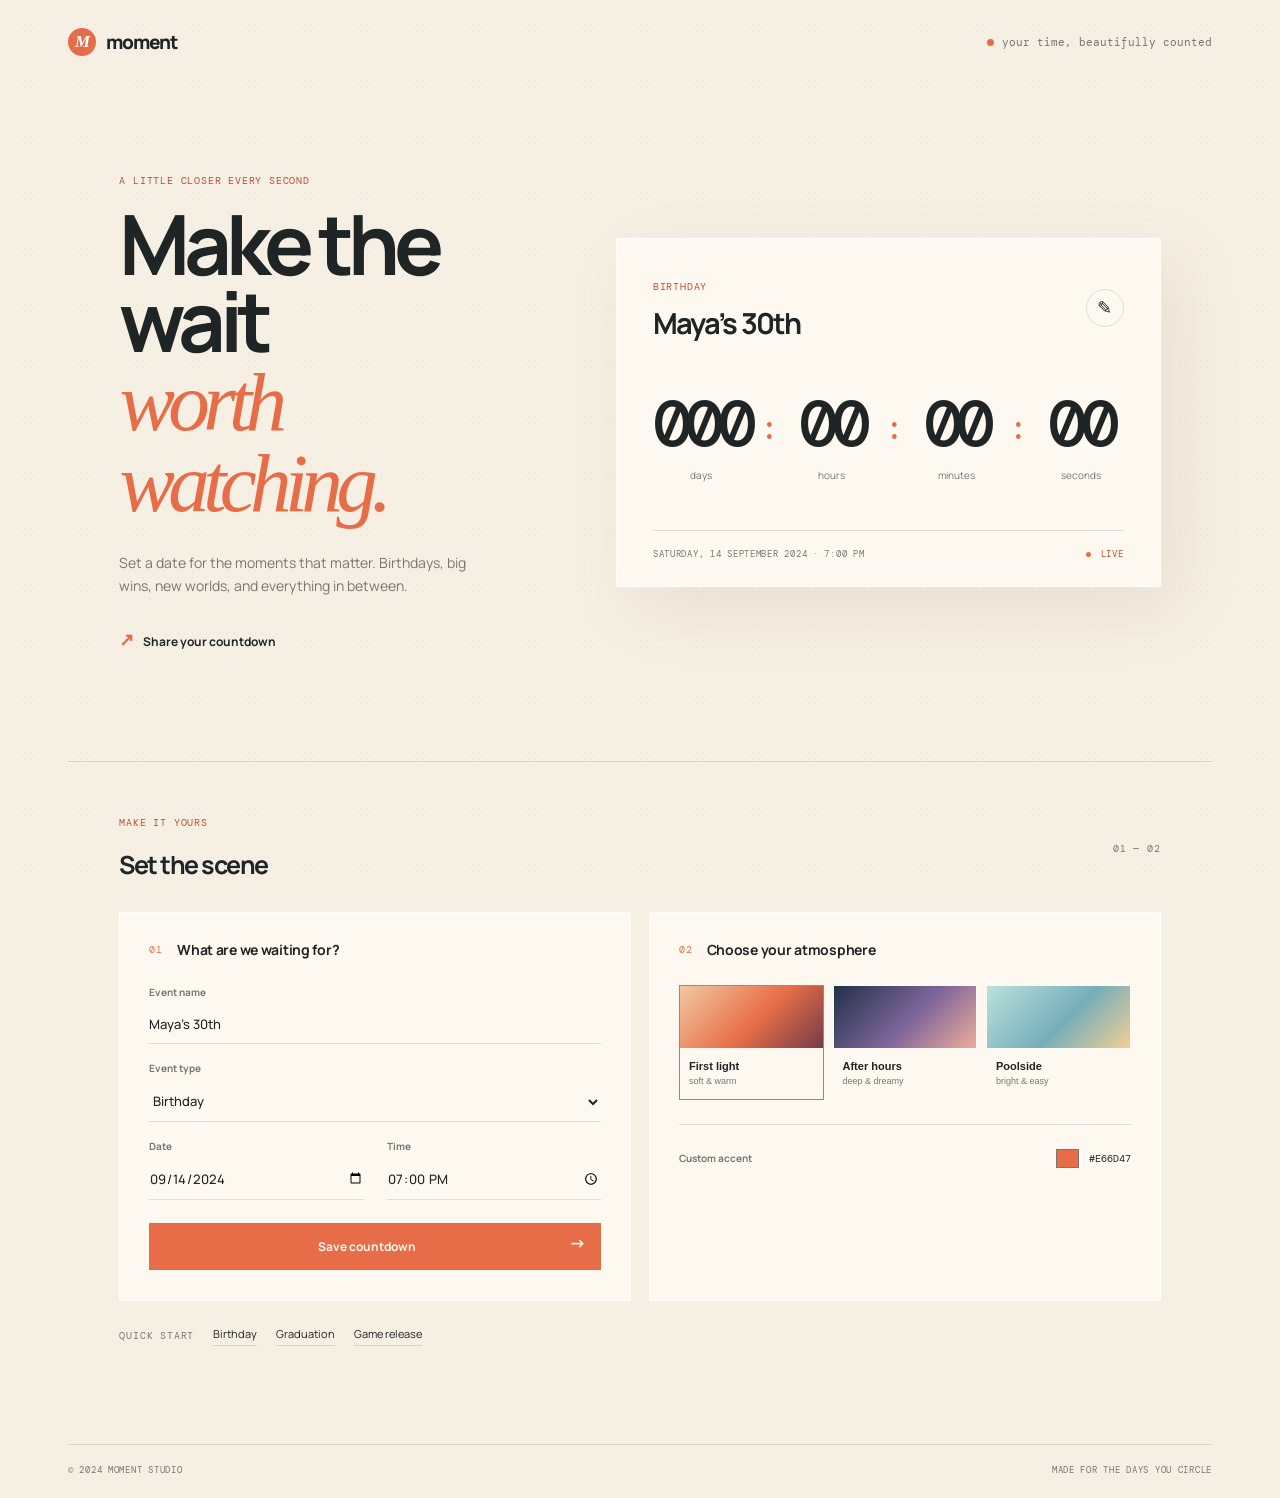
==== web2/index.html @ 1b8bd8cf "update my web 2" ====
<!DOCTYPE html>
<html lang="en">
<head>
	<meta charset="UTF-8">
	<meta name="viewport" content="width=device-width, initial-scale=1.0">
	<meta name="theme-color" content="#f6efe4">
	<title>Moment | Countdown timer</title>
	<link rel="preconnect" href="https://fonts.googleapis.com">
	<link rel="preconnect" href="https://fonts.gstatic.com" crossorigin>
	<link href="https://fonts.googleapis.com/css2?family=DM+Mono:wght@400;500&family=Manrope:wght@400;500;600;700;800&display=swap" rel="stylesheet">
	<link rel="stylesheet" href="style.css">
</head>
<body>
	<main class="app-shell">
		<header class="topbar">
			<a class="brand" href="#" aria-label="Moment home"><span class="brand-mark">M</span><span>moment</span></a>
			<div class="topbar-meta"><span class="status-dot"></span><span>your time, beautifully counted</span></div>
		</header>

		<section class="hero-grid">
			<div class="intro-copy">
				<p class="eyebrow">A little closer every second</p>
				<h1>Make the wait<br><em>worth watching.</em></h1>
				<p class="lede">Set a date for the moments that matter. Birthdays, big wins, new worlds, and everything in between.</p>
				<button class="text-button" id="shareButton" type="button"><span>↗</span> Share your countdown</button>
			</div>

			<div class="countdown-card" aria-live="polite">
				<div class="card-heading">
					<div><span class="event-kicker" id="eventTypeLabel">BIRTHDAY</span><h2 id="eventTitle">Maya’s 30th</h2></div>
					<button class="icon-button" id="editButton" type="button" aria-label="Edit countdown">✎</button>
				</div>
				<div class="countdown" id="countdown">
					<div class="time-block"><strong id="days">012</strong><span>days</span></div><i>:</i>
					<div class="time-block"><strong id="hours">08</strong><span>hours</span></div><i>:</i>
					<div class="time-block"><strong id="minutes">42</strong><span>minutes</span></div><i>:</i>
					<div class="time-block"><strong id="seconds">19</strong><span>seconds</span></div>
				</div>
				<div class="card-footer"><span id="dateLabel">Saturday, 14 September 2024 · 7:00 PM</span><span class="live-label"><span class="live-dot"></span> live</span></div>
			</div>
		</section>

		<section class="workspace" aria-label="Countdown settings">
			<div class="section-head"><div><p class="eyebrow">Make it yours</p><h2>Set the scene</h2></div><span class="step-count">01 — 02</span></div>
			<div class="settings-grid">
				<div class="panel details-panel">
					<div class="panel-title"><span class="panel-number">01</span><h3>What are we waiting for?</h3></div>
					<label>Event name<input id="titleInput" type="text" value="Maya’s 30th"></label>
					<label>Event type<select id="typeInput"><option value="BIRTHDAY">Birthday</option><option value="GRADUATION">Graduation</option><option value="GAME RELEASE">Game release</option></select></label>
					<div class="input-row"><label>Date<input id="dateInput" type="date" value="2024-09-14"></label><label>Time<input id="timeInput" type="time" value="19:00"></label></div>
					<button class="primary-button" id="saveButton" type="button">Save countdown <span>→</span></button>
				</div>
				<div class="panel scene-panel">
					<div class="panel-title"><span class="panel-number">02</span><h3>Choose your atmosphere</h3></div>
					<div class="theme-options" role="group" aria-label="Background themes">
						<button class="theme-option theme-dawn active" data-theme="dawn" type="button"><span></span><b>First light</b><small>soft & warm</small></button>
						<button class="theme-option theme-night" data-theme="night" type="button"><span></span><b>After hours</b><small>deep & dreamy</small></button>
						<button class="theme-option theme-pool" data-theme="pool" type="button"><span></span><b>Poolside</b><small>bright & easy</small></button>
					</div>
					<div class="custom-color"><label for="colorInput">Custom accent</label><div class="color-control"><input id="colorInput" type="color" value="#e66d47"><span id="colorValue">#E66D47</span></div></div>
				</div>
			</div>
			<div class="quick-events"><span>Quick start</span><button data-quick="Birthday">Birthday</button><button data-quick="Graduation">Graduation</button><button data-quick="Game release">Game release</button></div>
		</section>
		<footer><span>© 2024 moment studio</span><span>Made for the days you circle</span></footer>
	</main>
	<div class="toast" id="toast" role="status">Link copied to clipboard</div>
	<script src="script.js"></script>
</body>
</html>
---- web2/style.css ----
:root { --bg: #f6efe4; --surface: rgba(255, 251, 245, .78); --ink: #1e2524; --muted: #777771; --line: rgba(30, 37, 36, .13); --accent: #e66d47; --accent-dark: #bb4e31; --serif: Georgia, 'Times New Roman', serif; }
* { box-sizing: border-box; }
body { margin: 0; min-width: 320px; background: var(--bg); color: var(--ink); font-family: 'Manrope', sans-serif; transition: background .5s ease, color .5s ease; }
body::before { content: ''; position: fixed; inset: 0; pointer-events: none; opacity: .18; background-image: radial-gradient(rgba(30,37,36,.35) .55px, transparent .55px); background-size: 7px 7px; mix-blend-mode: multiply; }
.app-shell { max-width: 1240px; margin: auto; padding: 28px 48px 22px; position: relative; }
.topbar, .card-heading, .card-footer, .section-head, .panel-title, .quick-events, footer { display: flex; align-items: center; justify-content: space-between; }
.brand { display: flex; align-items: center; gap: 10px; color: inherit; text-decoration: none; font-size: 19px; font-weight: 800; letter-spacing: -.06em; }
.brand-mark { width: 28px; height: 28px; display: grid; place-items: center; color: white; background: var(--accent); border-radius: 50%; font-family: var(--serif); font-style: italic; font-size: 17px; }
.topbar-meta, .eyebrow, .step-count, .event-kicker, .card-footer, footer, .quick-events, .panel-number { font-family: 'DM Mono', monospace; text-transform: uppercase; letter-spacing: .08em; font-size: 10px; }
.topbar-meta { color: var(--muted); text-transform: none; letter-spacing: 0; font-size: 11px; }.status-dot, .live-dot { width: 7px; height: 7px; display: inline-block; border-radius: 50%; background: var(--accent); margin-right: 8px; }.hero-grid { padding: 118px 4.5% 110px; display: grid; grid-template-columns: .85fr 1.15fr; gap: 9%; align-items: center; }.eyebrow { color: var(--accent-dark); margin: 0 0 18px; }.intro-copy h1 { margin: 0; font-size: clamp(52px, 6.5vw, 86px); line-height: .93; letter-spacing: -.075em; font-weight: 700; }.intro-copy h1 em { color: var(--accent); font-family: var(--serif); font-weight: 400; letter-spacing: -.08em; }.lede { color: var(--muted); max-width: 355px; line-height: 1.65; font-size: 14px; margin: 28px 0 30px; }.text-button { color: var(--ink); background: transparent; border: 0; padding: 0; cursor: pointer; font: 700 12px 'Manrope', sans-serif; }.text-button span { color: var(--accent); font-size: 18px; margin-right: 7px; }.countdown-card { background: var(--surface); border: 1px solid rgba(255,255,255,.76); border-radius: 2px; padding: 34px 36px 26px; box-shadow: 18px 22px 70px rgba(119, 87, 50, .09); backdrop-filter: blur(12px); }.event-kicker { color: var(--accent-dark); }.card-heading h2 { margin: 8px 0 0; font-size: 29px; letter-spacing: -.06em; }.icon-button { width: 38px; height: 38px; border: 1px solid var(--line); color: var(--ink); background: transparent; border-radius: 50%; cursor: pointer; font-size: 18px; }.countdown { display: flex; align-items: center; justify-content: space-between; gap: 10px; padding: 52px 0 48px; }.time-block { text-align: center; flex: 1; }.time-block strong { display: block; font: 500 clamp(38px, 5.1vw, 68px)/.9 'DM Mono', monospace; letter-spacing: -.1em; }.time-block span { display: block; color: var(--muted); font-size: 10px; margin-top: 14px; }.countdown i { color: var(--accent); font: normal 31px 'DM Mono', monospace; margin-top: -20px; }.card-footer { color: var(--muted); border-top: 1px solid var(--line); padding-top: 17px; font-size: 9px; }.live-label { color: var(--accent-dark); }.live-dot { width: 5px; height: 5px; margin-right: 4px; }.workspace { border-top: 1px solid var(--line); padding: 54px 4.5% 26px; }.section-head { margin-bottom: 30px; }.section-head h2 { margin: 0; font-size: 25px; letter-spacing: -.06em; }.step-count { color: var(--muted); }.settings-grid { display: grid; grid-template-columns: 1fr 1fr; gap: 18px; }.panel { background: var(--surface); border: 1px solid rgba(255,255,255,.7); padding: 27px 29px 30px; }.panel-title { justify-content: flex-start; gap: 14px; margin-bottom: 26px; }.panel-number { color: var(--accent); }.panel h3 { font-size: 14px; margin: 0; letter-spacing: -.02em; }label { display: block; color: var(--muted); font-size: 10px; font-weight: 700; margin-bottom: 17px; }input, select { width: 100%; display: block; margin-top: 8px; border: 0; border-bottom: 1px solid var(--line); background: transparent; color: var(--ink); font: 500 13px 'Manrope', sans-serif; padding: 8px 0 10px; outline: none; }input:focus, select:focus { border-color: var(--accent); }.input-row { display: grid; grid-template-columns: 1fr 1fr; gap: 23px; }.primary-button { margin-top: 6px; width: 100%; border: 0; padding: 15px; cursor: pointer; color: #fffaf4; background: var(--accent); font: 700 12px 'Manrope', sans-serif; transition: background .2s, transform .2s; }.primary-button span { float: right; font-size: 17px; line-height: 10px; }.primary-button:hover { background: var(--accent-dark); transform: translateY(-2px); }.theme-options { display: grid; grid-template-columns: repeat(3, 1fr); gap: 9px; }.theme-option { cursor: pointer; padding: 0 0 13px; background: transparent; border: 1px solid transparent; text-align: left; color: var(--ink); }.theme-option.active { border-color: var(--accent); }.theme-option span { height: 62px; display: block; margin-bottom: 12px; }.theme-dawn span { background: linear-gradient(135deg, #f2c8a2, #e66d47 55%, #753b49); }.theme-night span { background: linear-gradient(135deg, #203249, #80669b 55%, #ecad9a); }.theme-pool span { background: linear-gradient(135deg, #bbe1db, #76aebb 55%, #f1cf93); }.theme-option b, .theme-option small { display: block; padding: 0 9px; }.theme-option b { font-size: 11px; margin-bottom: 4px; }.theme-option small { color: var(--muted); font-size: 9px; }.custom-color { display: flex; align-items: center; justify-content: space-between; border-top: 1px solid var(--line); margin-top: 24px; padding-top: 20px; }.custom-color label { margin: 0; }.color-control { display: flex; align-items: center; gap: 8px; font: 10px 'DM Mono', monospace; }.color-control input { width: 27px; height: 27px; border: 0; padding: 0; margin: 0; cursor: pointer; }.quick-events { justify-content: flex-start; gap: 19px; margin-top: 25px; color: var(--muted); }.quick-events button { cursor: pointer; color: var(--ink); border: 0; border-bottom: 1px solid var(--line); background: transparent; padding: 0 0 4px; font: 11px 'Manrope', sans-serif; }.quick-events button:hover { border-color: var(--accent); color: var(--accent-dark); }footer { color: var(--muted); border-top: 1px solid var(--line); margin-top: 72px; padding-top: 19px; font-size: 9px; }.toast { position: fixed; left: 50%; bottom: 25px; transform: translate(-50%, 80px); color: white; background: var(--ink); padding: 12px 18px; font-size: 11px; opacity: 0; transition: .3s; }.toast.show { transform: translate(-50%, 0); opacity: 1; }
body[data-theme="night"] { --bg: #202a39; --surface: rgba(36, 47, 63, .82); --ink: #f2e7d9; --muted: #a7abb3; --line: rgba(242, 231, 217, .16); --accent: #e5a087; --accent-dark: #e5a087; } body[data-theme="pool"] { --bg: #d9eee9; --surface: rgba(248, 250, 241, .7); --ink: #193a40; --muted: #608080; --line: rgba(25, 58, 64, .16); --accent: #d46c52; --accent-dark: #a94e3b; }
@media (max-width: 780px) { .app-shell { padding: 22px 20px; }.topbar-meta { display: none; }.hero-grid { padding: 80px 0 74px; grid-template-columns: 1fr; gap: 49px; }.intro-copy h1 { font-size: clamp(52px, 16vw, 75px); }.countdown-card { padding: 25px 18px 20px; }.countdown { padding: 45px 0 39px; gap: 3px; }.time-block strong { font-size: clamp(27px, 10vw, 48px); }.countdown i { font-size: 20px; }.time-block span { font-size: 8px; }.card-footer { font-size: 7px; }.settings-grid { grid-template-columns: 1fr; }.workspace { padding-left: 0; padding-right: 0; }.panel { padding: 24px 20px; }.theme-option span { height: 52px; }.quick-events { flex-wrap: wrap; gap: 13px; }footer { margin-top: 55px; gap: 20px; align-items: flex-start; } }
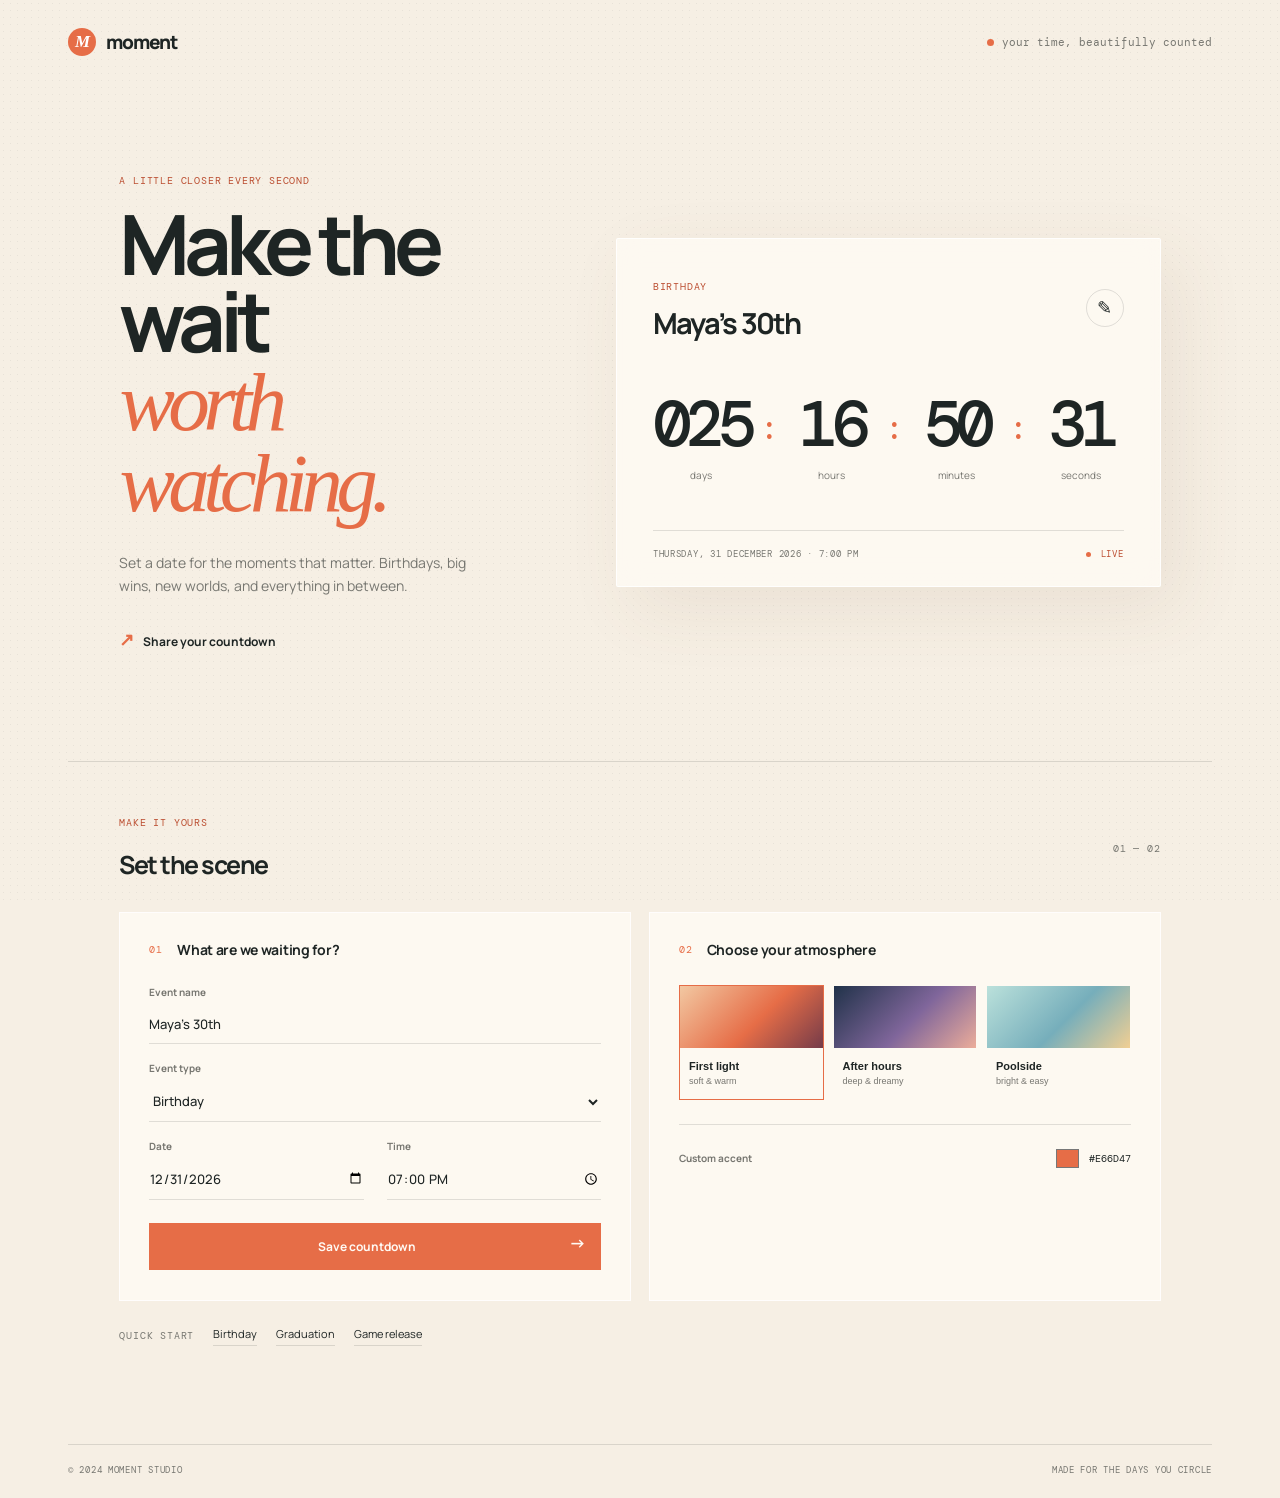
==== commit df19a630: "i exist" ====
--- a/web2/index.html
+++ b/web2/index.html
@@ -36,7 +36,7 @@
 					<div class="time-block"><strong id="minutes">42</strong><span>minutes</span></div><i>:</i>
 					<div class="time-block"><strong id="seconds">19</strong><span>seconds</span></div>
 				</div>
-				<div class="card-footer"><span id="dateLabel">Saturday, 14 September 2024 · 7:00 PM</span><span class="live-label"><span class="live-dot"></span> live</span></div>
+				<div class="card-footer"><span id="dateLabel">Thursday, 31 December 2026 · 7:00 PM</span><span class="live-label"><span class="live-dot"></span> live</span></div>
 			</div>
 		</section>
 
@@ -47,7 +47,7 @@
 					<div class="panel-title"><span class="panel-number">01</span><h3>What are we waiting for?</h3></div>
 					<label>Event name<input id="titleInput" type="text" value="Maya’s 30th"></label>
 					<label>Event type<select id="typeInput"><option value="BIRTHDAY">Birthday</option><option value="GRADUATION">Graduation</option><option value="GAME RELEASE">Game release</option></select></label>
-					<div class="input-row"><label>Date<input id="dateInput" type="date" value="2024-09-14"></label><label>Time<input id="timeInput" type="time" value="19:00"></label></div>
+					  <div class="input-row"><label>Date<input id="dateInput" type="date" value="2026-12-31"></label><label>Time<input id="timeInput" type="time" value="19:00"></label></div>
 					<button class="primary-button" id="saveButton" type="button">Save countdown <span>→</span></button>
 				</div>
 				<div class="panel scene-panel">
